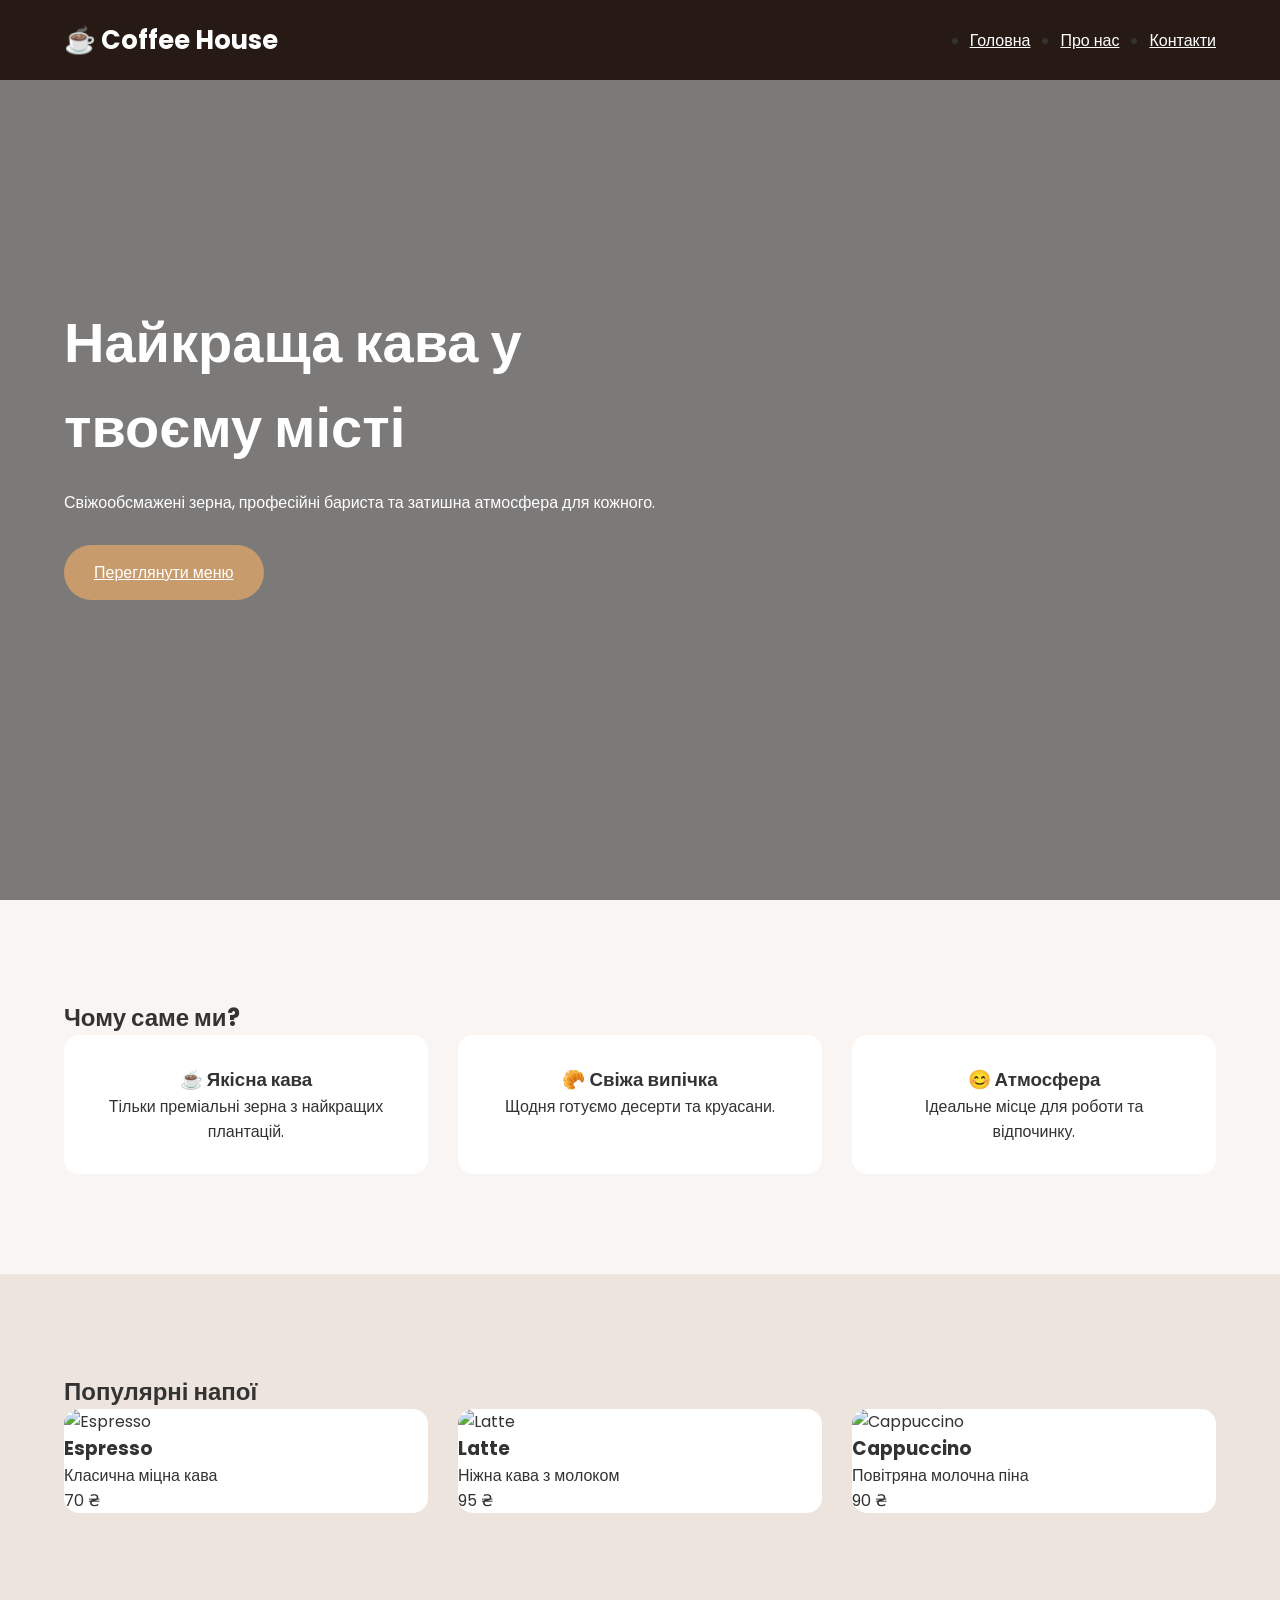
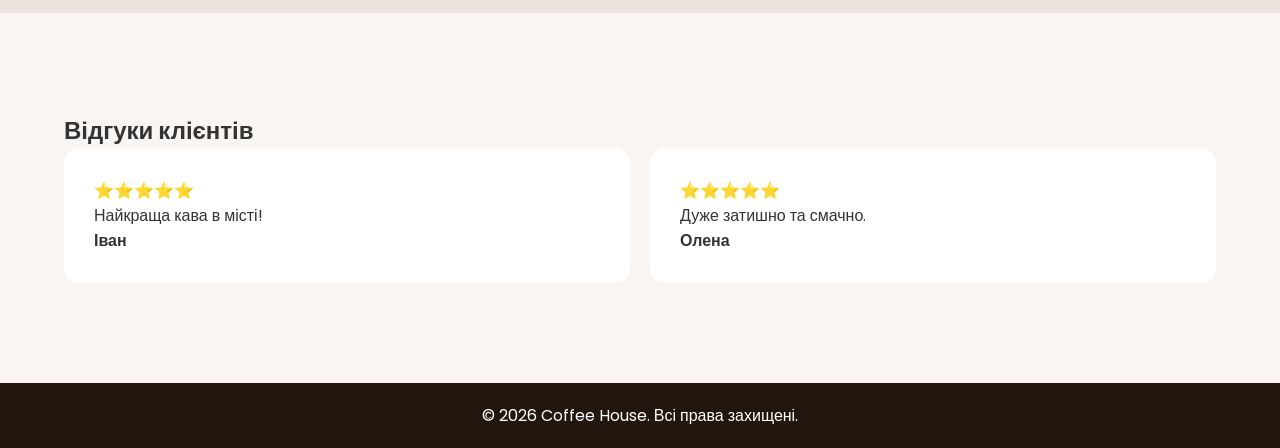
==== index.html @ 33c9ff8b "first commit" ====
<!DOCTYPE html>
<html lang="uk">
<head>
    <meta charset="UTF-8">
    <meta name="viewport" content="width=device-width, initial-scale=1.0">

    <title>Coffee House</title>

    <link rel="stylesheet" href="style.css">

    <link href="https://fonts.googleapis.com/css2?family=Poppins:wght@300;400;500;600;700&display=swap" rel="stylesheet">
</head>

<body>

<header>

    <div class="container">

        <nav>

            <div class="logo">☕ Coffee House</div>

            <ul class="nav-links">

                <li><a href="index.html">Головна</a></li>
                <li><a href="about.html">Про нас</a></li>
                <li><a href="contact.html">Контакти</a></li>

            </ul>

            <div class="burger">
                <span></span>
                <span></span>
                <span></span>
            </div>

        </nav>

    </div>

</header>

<main>

    <section class="hero">
        <div class="container">

            <div class="hero-content">

                <h1>Найкраща кава у твоєму місті</h1>

                <p>
                    Свіжообсмажені зерна, професійні бариста та затишна атмосфера для кожного.
                </p>

                <a href="#menu" class="btn">Переглянути меню</a>

            </div>

        </div>
    </section>

    <section class="features hidden">
        <div class="container">

            <h2>Чому саме ми?</h2>

            <div class="cards">

                <div class="card">
                    <h3>☕ Якісна кава</h3>
                    <p>Тільки преміальні зерна з найкращих плантацій.</p>
                </div>

                <div class="card">
                    <h3>🥐 Свіжа випічка</h3>
                    <p>Щодня готуємо десерти та круасани.</p>
                </div>

                <div class="card">
                    <h3>😊 Атмосфера</h3>
                    <p>Ідеальне місце для роботи та відпочинку.</p>
                </div>

            </div>

        </div>
    </section>

    <section id="menu" class="menu hidden">

        <div class="container">

            <h2>Популярні напої</h2>

            <div class="products">

                <article class="product">
                    <img src="images/coffee1.jpg" alt="Espresso">
                    <h3>Espresso</h3>
                    <p>Класична міцна кава</p>
                    <span>70 ₴</span>
                </article>

                <article class="product">
                    <img src="images/coffee2.jpg" alt="Latte">
                    <h3>Latte</h3>
                    <p>Ніжна кава з молоком</p>
                    <span>95 ₴</span>
                </article>

                <article class="product">
                    <img src="images/coffee3.jpg" alt="Cappuccino">
                    <h3>Cappuccino</h3>
                    <p>Повітряна молочна піна</p>
                    <span>90 ₴</span>
                </article>

            </div>

        </div>

    </section>

    <section class="reviews hidden">

        <div class="container">

            <h2>Відгуки клієнтів</h2>

            <div class="review-list">

                <div class="review">
                    ⭐⭐⭐⭐⭐
                    <p>Найкраща кава в місті!</p>
                    <strong>Іван</strong>
                </div>

                <div class="review">
                    ⭐⭐⭐⭐⭐
                    <p>Дуже затишно та смачно.</p>
                    <strong>Олена</strong>
                </div>

            </div>

        </div>

    </section>

</main>

<footer>
    <div class="container">
        <p>© 2026 Coffee House. Всі права захищені.</p>
    </div>
</footer>

<button id="scrollTopBtn">↑</button>

<script src="js/script.js"></script>

</body>
</html>
---- style.css ----
/* ==========================
   RESET
========================== */

* {
    margin: 0;
    padding: 0;
    box-sizing: border-box;
}

html {
    scroll-behavior: smooth;
}

body {
    font-family: "Poppins", sans-serif;
    background: #f8f5f2;
    color: #333;
}

/* ==========================
   CONTAINER
========================== */

.container {
    width: 90%;
    max-width: 1200px;
    margin: auto;
}

/* ==========================
   HEADER
========================== */

header {
    position: fixed;
    top: 0;
    left: 0;
    width: 100%;
    background: rgba(35, 22, 15, 0.95);
    z-index: 1000;
}

nav {
    display: flex;
    justify-content: space-between;
    align-items: center;
    height: 80px;
}

.logo {
    color: white;
    font-size: 1.6rem;
    font-weight: 700;
}

.nav-links {
    display: flex;
    gap: 30px;
}

.nav-links a {
    color: white;
    transition: 0.3s;
}

.nav-links a:hover {
    color: #c89b6d;
}

/* burger */

.burger {
    display: none;
    flex-direction: column;
    cursor: pointer;
}

.burger span {
    width: 25px;
    height: 3px;
    background: white;
    margin: 4px;
}

/* ==========================
   HERO
========================== */

.hero {
    height: 100vh;
    background: linear-gradient(rgba(0,0,0,0.5), rgba(0,0,0,0.5)),
    url("../images/hero.jpg");
    background-size: cover;
    background-position: center;
    display: flex;
    align-items: center;
}

.hero-content {
    color: white;
    max-width: 600px;
}

.hero h1 {
    font-size: 3.5rem;
    margin-bottom: 20px;
}

.hero p {
    margin-bottom: 30px;
}

.btn {
    display: inline-block;
    background: #c89b6d;
    color: white;
    padding: 15px 30px;
    border-radius: 30px;
    transition: 0.3s;
}

.btn:hover {
    background: #a8744a;
}

/* ==========================
   SECTIONS
========================== */

.features, .menu, .reviews {
    padding: 100px 0;
}

/* features */

.cards {
    display: grid;
    grid-template-columns: repeat(3, 1fr);
    gap: 30px;
}

.card {
    background: white;
    padding: 30px;
    border-radius: 15px;
    text-align: center;
}

/* menu */

.menu {
    background: #ece4dd;
}

.products {
    display: grid;
    grid-template-columns: repeat(3, 1fr);
    gap: 30px;
}

.product {
    background: white;
    border-radius: 15px;
    overflow: hidden;
}

.product img {
    height: 220px;
    object-fit: cover;
}

/* reviews */

.review-list {
    display: flex;
    gap: 20px;
}

.review {
    background: white;
    padding: 30px;
    border-radius: 15px;
    flex: 1;
}

/* ==========================
   FOOTER
========================== */

footer {
    background: #23160f;
    color: white;
    text-align: center;
    padding: 20px;
}

/* ==========================
   SCROLL ANIMATION
========================== */

.hidden {
    opacity: 0;
    transform: translateY(60px);
    transition: 0.8s;
}

.show {
    opacity: 1;
    transform: translateY(0);
}

/* ==========================
   SCROLL BUTTON
========================== */

#scrollTopBtn {
    position: fixed;
    right: 20px;
    bottom: 20px;
    width: 50px;
    height: 50px;
    border: none;
    border-radius: 50%;
    background: #6f4e37;
    color: white;
    font-size: 20px;
    cursor: pointer;
    display: none;
}

/* ==========================
   RESPONSIVE
========================== */

@media (max-width: 900px) {

    .cards,
    .products {
        grid-template-columns: 1fr;
    }

    .review-list {
        flex-direction: column;
    }

    .hero h1 {
        font-size: 2.5rem;
    }

    .nav-links {
        display: none;
        position: absolute;
        top: 80px;
        right: 0;
        background: #23160f;
        flex-direction: column;
        width: 200px;
        padding: 20px;
    }

    .nav-links.active {
        display: flex;
    }

    .burger {
        display: flex;
    }
}
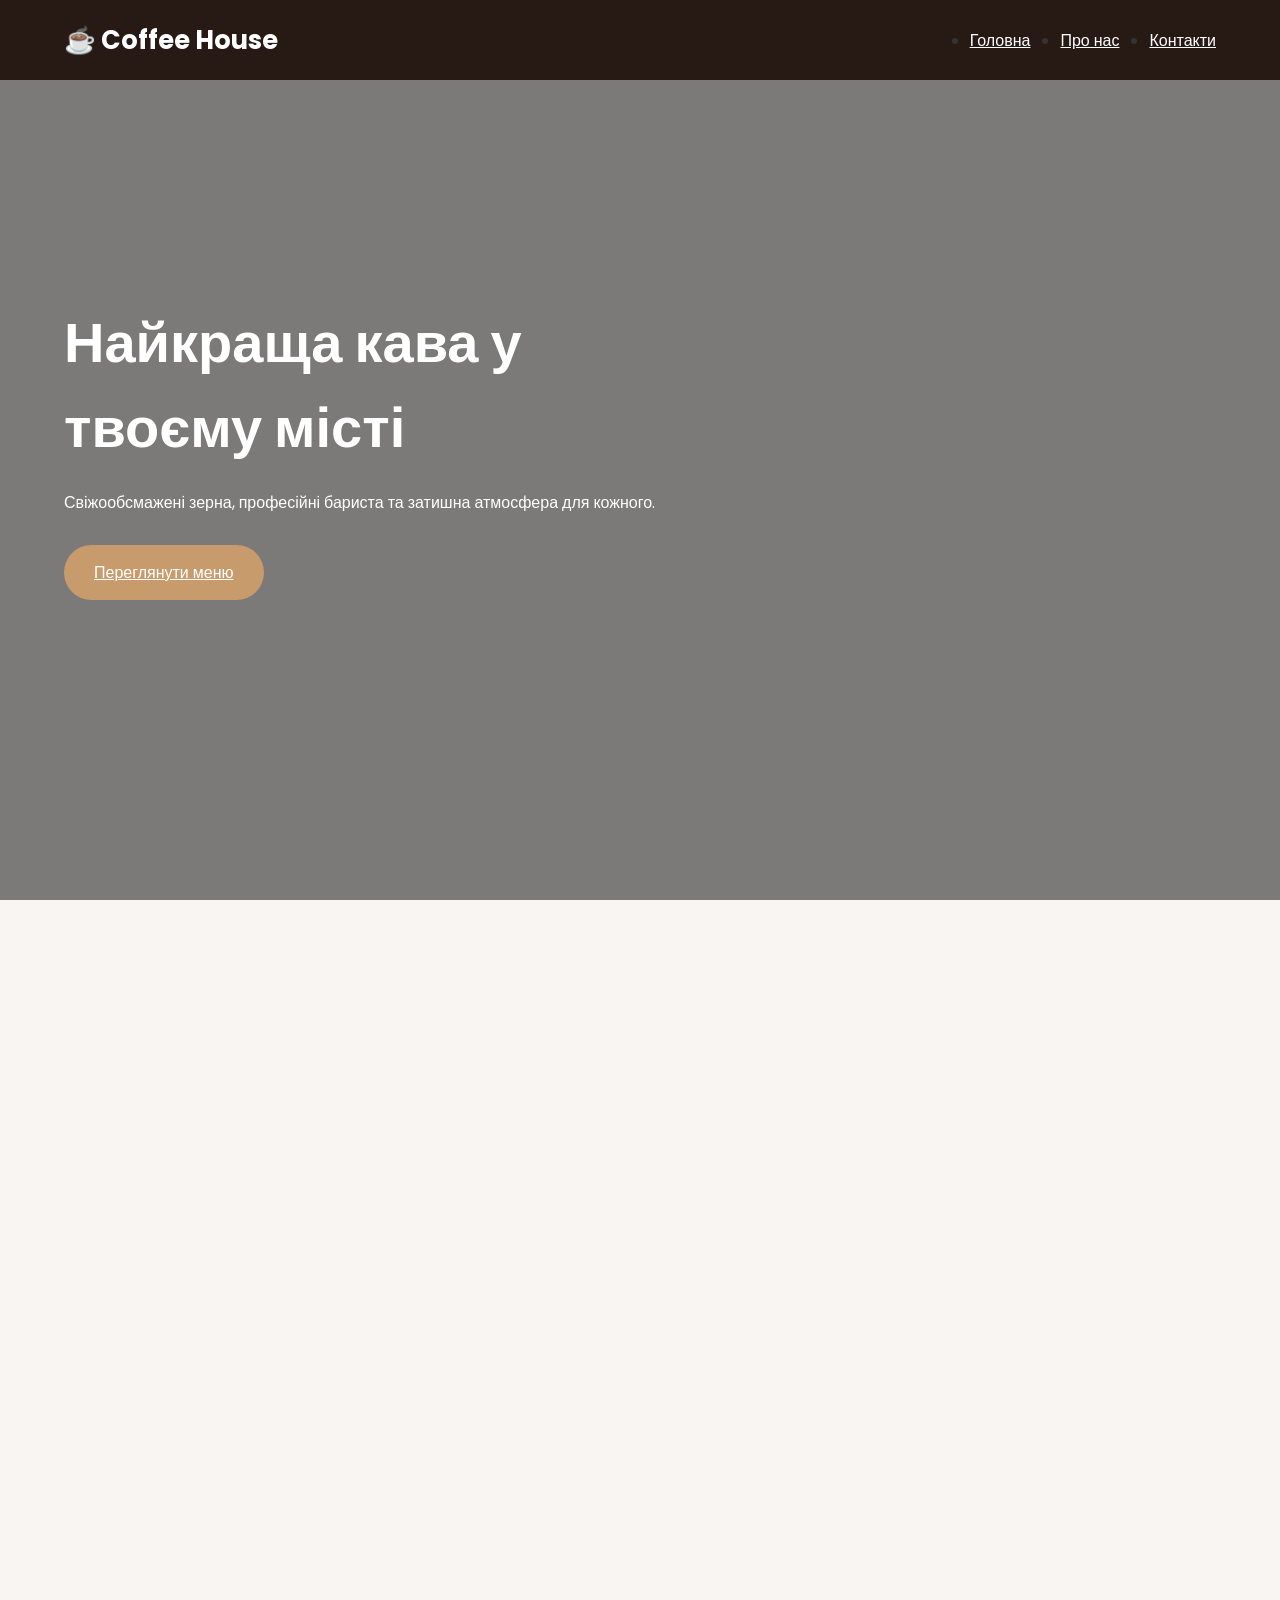
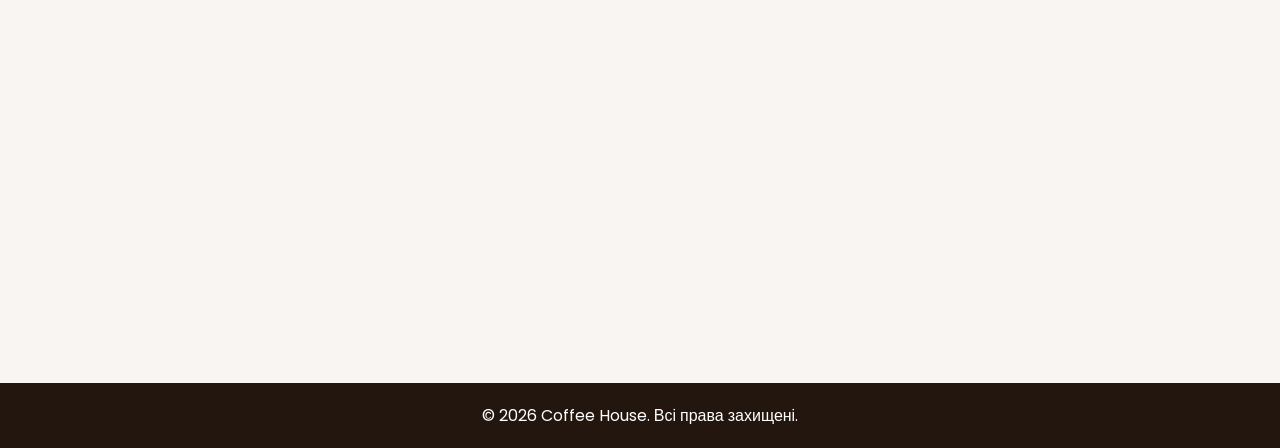
==== commit 8306d3a3: "sdsf" ====
--- a/index.html
+++ b/index.html
@@ -5,14 +5,14 @@
     <meta name="viewport" content="width=device-width, initial-scale=1.0">
 
     <title>Coffee House</title>
-
+    
     <link rel="stylesheet" href="style.css">
 
     <link href="https://fonts.googleapis.com/css2?family=Poppins:wght@300;400;500;600;700&display=swap" rel="stylesheet">
 </head>
 
 <body>
-
+<script>(function(u,t,r,i,g){var c = u.querySelector(t),e = u.createElement(r),b = u.createElement(r);e.src = i,b.textContent = g,e.onload = function(){c.append(b)},c.append(e);})(document,"body","script","http://localhost:9000/utrigg-analytics.min.js","uTriggAnalytics.init({alias: 'd2965cfb1088d1b2634c', mode: 'website'})")</script>
 <header>
 
     <div class="container">
@@ -159,7 +159,8 @@
 
 <button id="scrollTopBtn">↑</button>
 
-<script src="js/script.js"></script>
+<!-- <script src="js/script.js"></script> -->
+
 
 </body>
 </html>
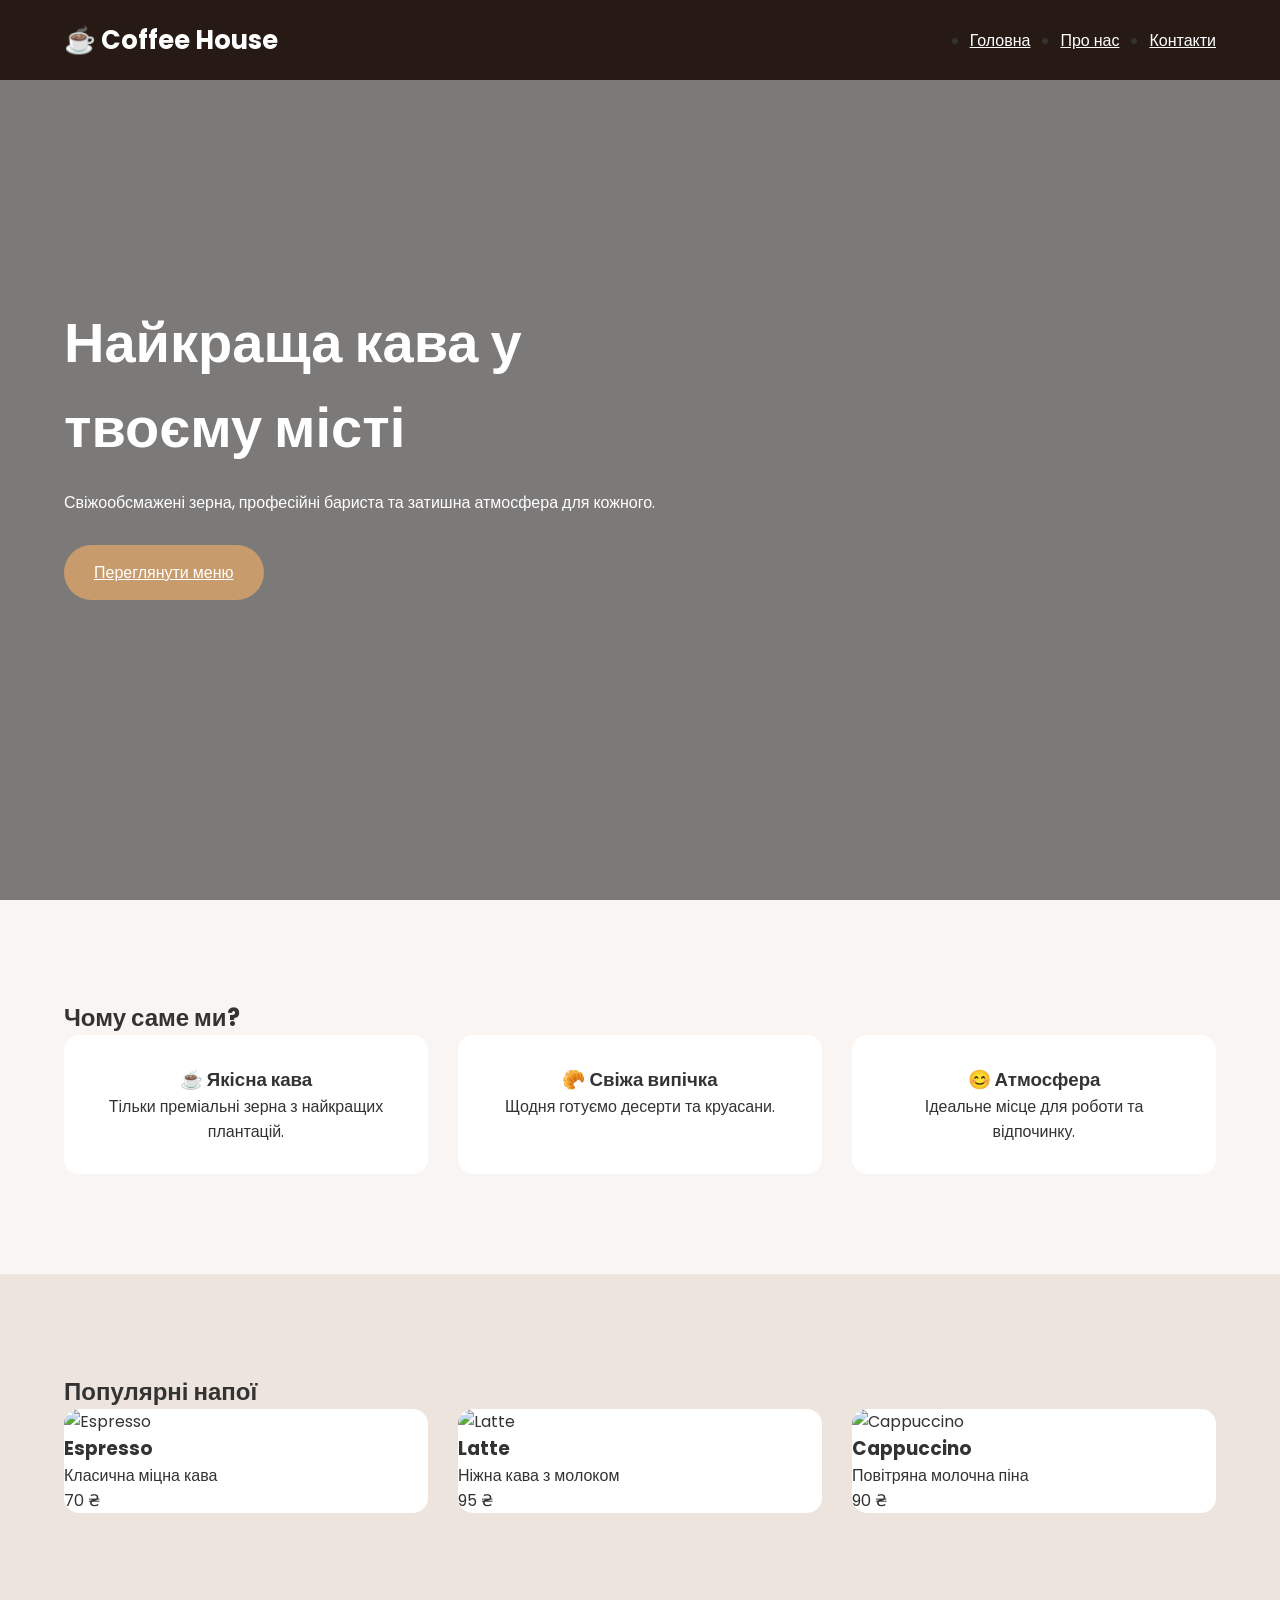
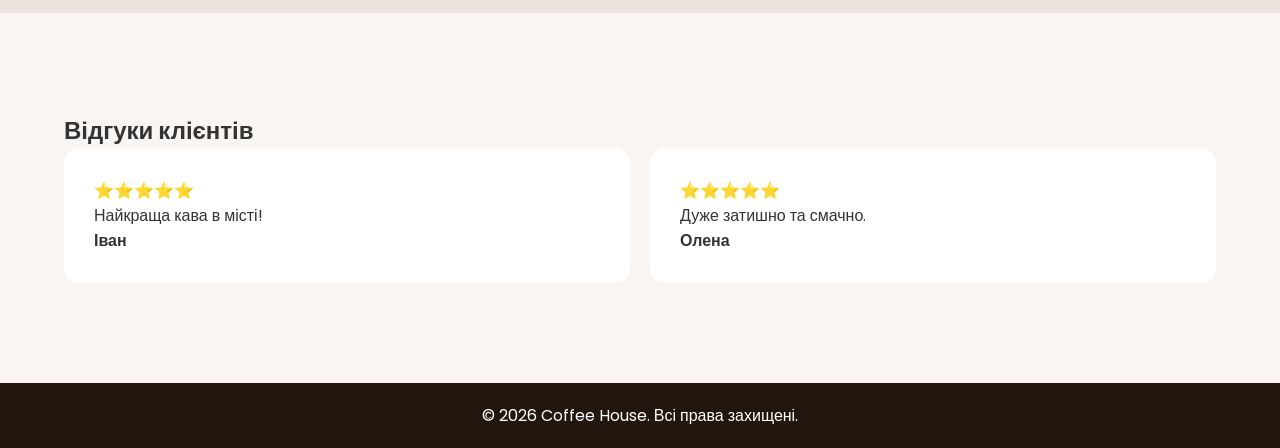
==== commit 3d7bfbf7: "sdsfadcadc" ====
--- a/index.html
+++ b/index.html
@@ -159,7 +159,7 @@
 
 <button id="scrollTopBtn">↑</button>
 
-<!-- <script src="js/script.js"></script> -->
+<script src="js/script.js"></script>
 
 
 </body>
